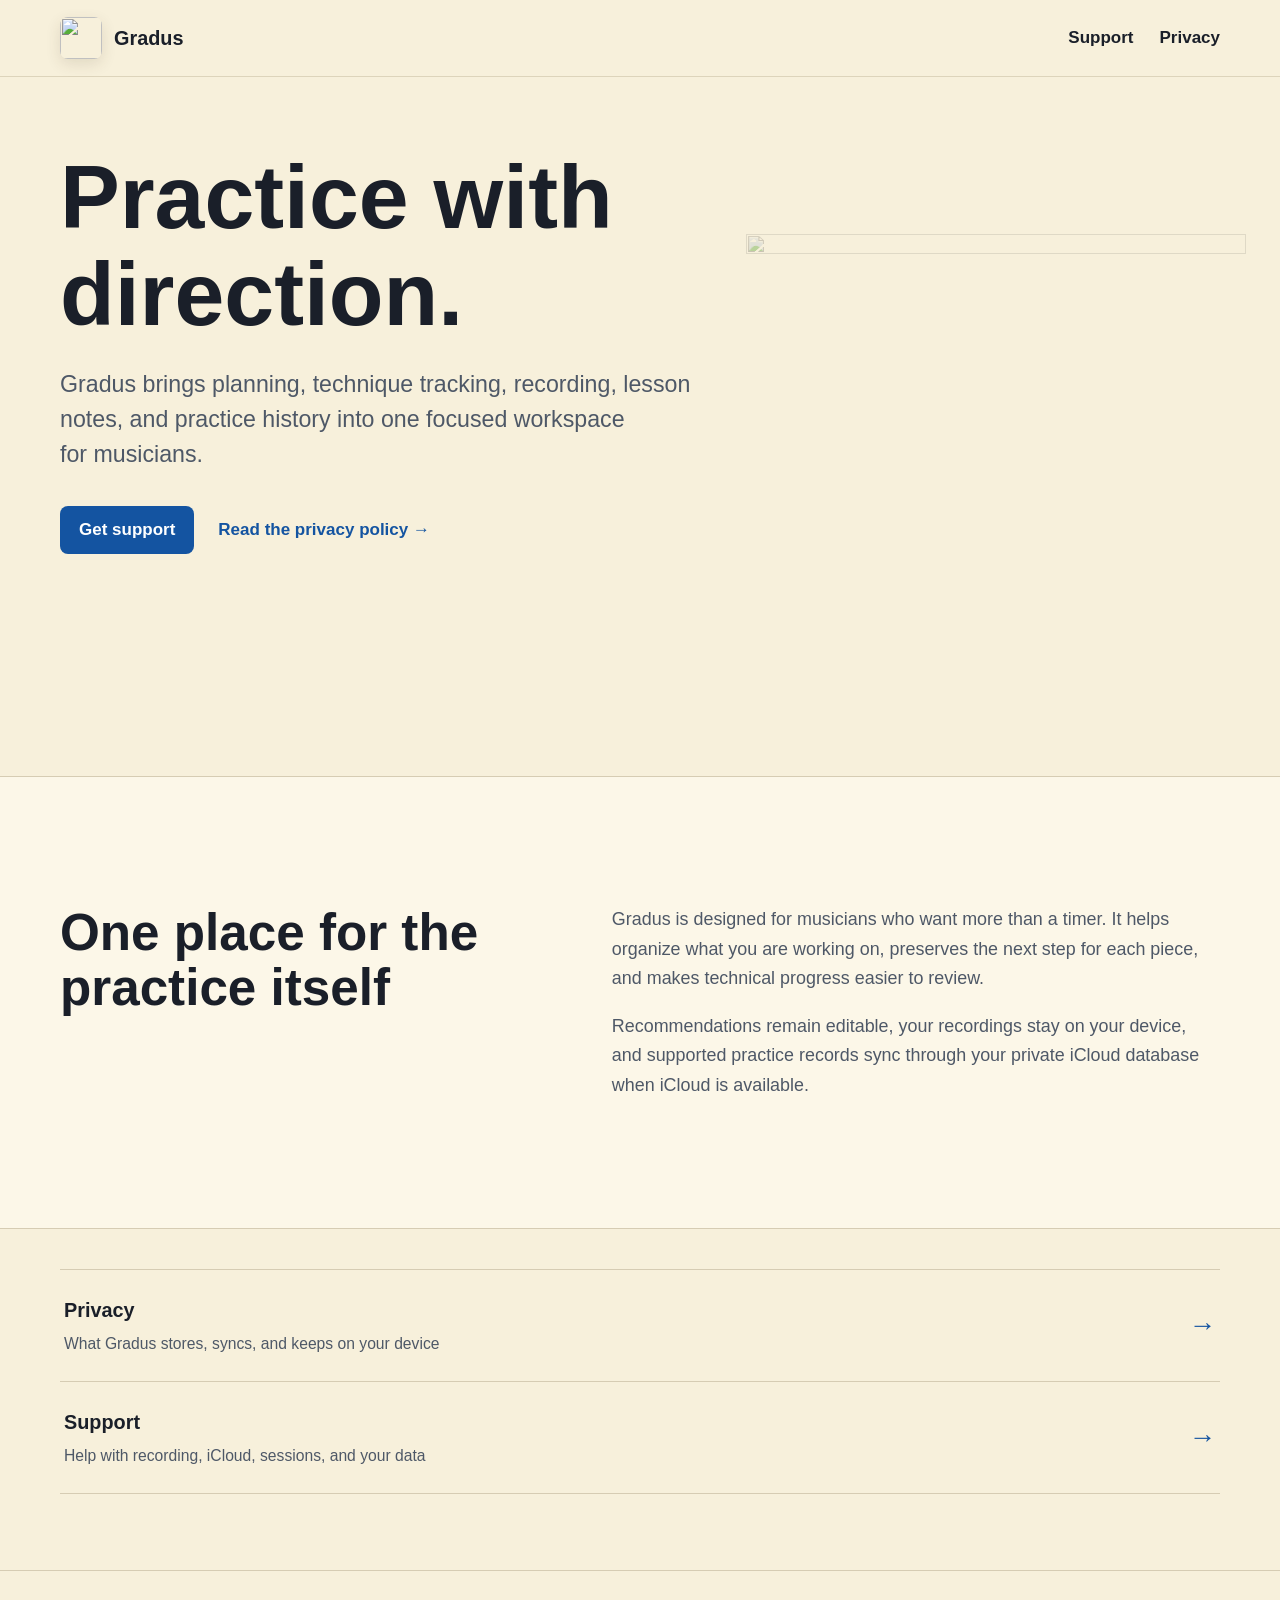
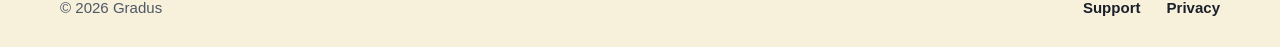
==== index.html @ 7270beb9 "Publish Gradus website: index.html" ====
<!doctype html>
<html lang="en">
  <head>
    <meta charset="utf-8">
    <meta name="viewport" content="width=device-width, initial-scale=1">
    <meta name="description" content="Gradus helps musicians plan practice, track technique and repertoire, and carry useful next steps from one session to the next.">
    <meta name="theme-color" content="#f7f0db" media="(prefers-color-scheme: light)">
    <meta name="theme-color" content="#0f141c" media="(prefers-color-scheme: dark)">
    <meta name="color-scheme" content="light dark">
    <title>Gradus | Practice with direction</title>
    <link rel="icon" href="./assets/gradus-icon-180.png">
    <link rel="apple-touch-icon" href="./assets/gradus-icon-180.png">
    <link rel="stylesheet" href="./assets/styles.css">
    <script src="./assets/site-config.js" defer></script>
    <script src="./assets/site.js" defer></script>
  </head>
  <body>
    <a class="skip-link" href="#main">Skip to content</a>
    <header class="site-header">
      <div class="shell header-inner">
        <a class="wordmark" href="./" aria-label="Gradus home">
          <img src="./assets/gradus-icon-180.png" alt="" width="42" height="42">
          <span>Gradus</span>
        </a>
        <nav class="site-nav" aria-label="Main navigation">
          <a href="./support/">Support</a>
          <a href="./privacy/">Privacy</a>
        </nav>
      </div>
    </header>

    <main id="main">
      <section class="intro">
        <div class="shell intro-layout">
          <div class="intro-copy">
            <h1>Practice with direction.</h1>
            <p class="intro-text">
              Gradus brings planning, technique tracking, recording, lesson
              notes, and practice history into one focused workspace for
              musicians.
            </p>
            <div class="actions" aria-label="Gradus links">
              <a class="button button-primary" href="./support/">Get support</a>
              <a class="button button-secondary" href="#" data-app-store-link hidden>View on the App Store</a>
              <a class="text-link" href="./privacy/">Read the privacy policy <span aria-hidden="true">→</span></a>
            </div>
          </div>

          <div class="identity-mark" aria-hidden="true">
            <img src="./assets/gradus-icon.png" alt="" width="1024" height="1024">
          </div>
        </div>
      </section>

      <section class="purpose" aria-labelledby="purpose-title">
        <div class="shell purpose-layout">
          <div>
            <h2 id="purpose-title">One place for the practice itself</h2>
          </div>
          <div class="purpose-copy">
            <p>
              Gradus is designed for musicians who want more than a timer. It
              helps organize what you are working on, preserves the next step
              for each piece, and makes technical progress easier to review.
            </p>
            <p>
              Recommendations remain editable, your recordings stay on your
              device, and supported practice records sync through your private
              iCloud database when iCloud is available.
            </p>
          </div>
        </div>
      </section>

      <section class="pathways" aria-label="Website destinations">
        <div class="shell pathway-list">
          <a class="pathway" href="./privacy/">
            <span>
              <strong>Privacy</strong>
              <small>What Gradus stores, syncs, and keeps on your device</small>
            </span>
            <span aria-hidden="true">→</span>
          </a>
          <a class="pathway" href="./support/">
            <span>
              <strong>Support</strong>
              <small>Help with recording, iCloud, sessions, and your data</small>
            </span>
            <span aria-hidden="true">→</span>
          </a>
        </div>
      </section>
    </main>

    <footer class="site-footer">
      <div class="shell footer-inner">
        <p>© <span data-current-year></span> Gradus</p>
        <nav aria-label="Footer navigation">
          <a href="./support/">Support</a>
          <a href="./privacy/">Privacy</a>
        </nav>
      </div>
    </footer>
  </body>
</html>
---- assets/styles.css ----
:root {
  color-scheme: light dark;
  --mist: #f7f0db;
  --paper: #fcf7e8;
  --elevated: #fffdf2;
  --ink: #1a1f29;
  --muted: #4e5867;
  --blue: #1454a1;
  --blue-hover: #0f4382;
  --blue-text: #ffffff;
  --pale-blue: #cfdfe8;
  --line: #d6ccb3;
  --sage: #298f78;
  --focus: #ca4b42;
  --shadow: 0 18px 50px rgb(62 51 25 / 0.12);
  --shell: min(1160px, calc(100% - 40px));
  --reading: 760px;
  --radius: 8px;
  --ease-out: cubic-bezier(0.16, 1, 0.3, 1);
}

* {
  box-sizing: border-box;
}

[hidden] {
  display: none !important;
}

html {
  scroll-behavior: smooth;
}

body {
  margin: 0;
  min-width: 320px;
  background: var(--mist);
  color: var(--ink);
  font-family: -apple-system, BlinkMacSystemFont, "SF Pro Text", "Avenir Next", "Segoe UI", sans-serif;
  font-size: 17px;
  line-height: 1.65;
  letter-spacing: 0;
  text-rendering: optimizeLegibility;
}

img {
  display: block;
  max-width: 100%;
}

a {
  color: var(--blue);
  text-underline-offset: 0.18em;
  text-decoration-thickness: 1px;
}

a:hover {
  color: var(--blue-hover);
}

a:focus-visible,
summary:focus-visible {
  outline: 3px solid var(--focus);
  outline-offset: 4px;
  border-radius: 3px;
}

h1,
h2,
h3,
p {
  margin-top: 0;
}

h1,
h2,
h3 {
  line-height: 1.08;
  letter-spacing: 0;
  text-wrap: balance;
}

h1 {
  margin-bottom: 24px;
  font-size: clamp(3rem, 7vw, 5.75rem);
  font-weight: 760;
}

h2 {
  margin-bottom: 20px;
  font-size: clamp(2rem, 4vw, 3.35rem);
  font-weight: 720;
}

p {
  text-wrap: pretty;
}

.shell {
  width: var(--shell);
  margin-inline: auto;
}

.skip-link {
  position: fixed;
  top: 12px;
  left: 12px;
  z-index: 50;
  padding: 10px 14px;
  background: var(--ink);
  color: var(--paper);
  transform: translateY(-150%);
  transition: transform 180ms var(--ease-out);
}

.skip-link:focus {
  color: var(--paper);
  transform: translateY(0);
}

.site-header {
  position: sticky;
  top: 0;
  z-index: 20;
  border-bottom: 1px solid color-mix(in srgb, var(--line) 78%, transparent);
  background: var(--mist);
}

.header-inner,
.footer-inner {
  display: flex;
  align-items: center;
  justify-content: space-between;
  min-height: 76px;
  gap: 24px;
}

.wordmark {
  display: inline-flex;
  min-height: 44px;
  align-items: center;
  gap: 12px;
  color: var(--ink);
  font-size: 1.24rem;
  font-weight: 720;
  text-decoration: none;
}

.wordmark:hover {
  color: var(--blue);
}

.wordmark img {
  border-radius: 8px;
  box-shadow: 0 5px 15px rgb(62 51 25 / 0.12);
}

.site-nav,
.site-footer nav {
  display: flex;
  align-items: center;
  gap: 26px;
}

.site-nav a,
.site-footer a {
  display: inline-flex;
  min-height: 44px;
  align-items: center;
  color: var(--ink);
  font-weight: 620;
  text-decoration: none;
}

.site-nav a:hover,
.site-nav a[aria-current="page"],
.site-footer a:hover {
  color: var(--blue);
}

.intro {
  position: relative;
  min-height: clamp(540px, calc(100svh - 160px), 700px);
  display: block;
  overflow: hidden;
  padding: 0;
  border-bottom: 1px solid var(--line);
}

.intro-layout {
  position: relative;
}

.intro-copy {
  position: relative;
  z-index: 1;
  max-width: min(720px, 62%);
  padding: clamp(56px, 6vw, 72px) 0 52px;
}

.intro-text {
  max-width: 650px;
  margin-bottom: 34px;
  color: var(--muted);
  font-size: clamp(1.18rem, 2.1vw, 1.45rem);
  line-height: 1.52;
}

.actions {
  display: flex;
  align-items: center;
  flex-wrap: wrap;
  gap: 18px 24px;
}

.button {
  display: inline-flex;
  min-height: 48px;
  align-items: center;
  justify-content: center;
  padding: 10px 19px;
  border-radius: var(--radius);
  font-weight: 700;
  text-decoration: none;
  transition: background-color 160ms var(--ease-out), transform 160ms var(--ease-out);
}

.button:hover {
  transform: translateY(-1px);
}

.button-primary {
  background: var(--blue);
  color: var(--blue-text);
}

.button-primary:hover {
  background: var(--blue-hover);
  color: var(--blue-text);
}

.button-secondary {
  border: 1px solid var(--blue);
  background: transparent;
  color: var(--blue);
}

.button-secondary:hover {
  background: color-mix(in srgb, var(--blue) 10%, transparent);
  color: var(--blue-hover);
}

.text-link {
  font-weight: 680;
  text-decoration: none;
}

.text-link span {
  display: inline-block;
  transition: transform 160ms var(--ease-out);
}

.text-link:hover span {
  transform: translateX(3px);
}

.identity-mark {
  position: absolute;
  z-index: 0;
  right: clamp(-28px, -2vw, -8px);
  bottom: clamp(-148px, -10vw, -82px);
  width: min(43vw, 500px);
  pointer-events: none;
  opacity: 0.38;
  mix-blend-mode: multiply;
}

.identity-mark img {
  width: 100%;
  height: auto;
  animation: icon-settle 700ms var(--ease-out) both;
}

@keyframes icon-settle {
  from {
    opacity: 0.7;
    transform: translateY(10px) scale(0.985);
  }
  to {
    opacity: 1;
    transform: translateY(0) scale(1);
  }
}

.purpose {
  padding: clamp(74px, 10vw, 130px) 0;
  background: var(--paper);
  border-bottom: 1px solid var(--line);
}

.purpose-layout {
  display: grid;
  grid-template-columns: minmax(0, 0.85fr) minmax(0, 1.15fr);
  gap: clamp(40px, 8vw, 110px);
}

.purpose-copy {
  max-width: 650px;
  color: var(--muted);
  font-size: 1.12rem;
}

.purpose-copy p:last-child {
  margin-bottom: 0;
}

.pathways {
  padding: 40px 0 76px;
}

.pathway-list {
  border-top: 1px solid var(--line);
}

.pathway {
  display: flex;
  align-items: center;
  justify-content: space-between;
  gap: 30px;
  min-height: 108px;
  padding: 24px 4px;
  border-bottom: 1px solid var(--line);
  color: var(--ink);
  text-decoration: none;
}

.pathway > span:last-child {
  color: var(--blue);
  font-size: 1.7rem;
  transition: transform 180ms var(--ease-out);
}

.pathway:hover {
  color: var(--blue);
}

.pathway:hover > span:last-child {
  transform: translateX(5px);
}

.pathway strong,
.pathway small {
  display: block;
}

.pathway strong {
  margin-bottom: 4px;
  font-size: 1.24rem;
}

.pathway small {
  max-width: 620px;
  color: var(--muted);
  font-size: 0.98rem;
}

.document-page {
  padding: clamp(60px, 9vw, 112px) 0 100px;
}

.document-shell {
  max-width: var(--reading);
}

.document-heading {
  padding-bottom: 44px;
  border-bottom: 1px solid var(--line);
}

.document-heading h1 {
  max-width: 720px;
  font-size: clamp(2.8rem, 7vw, 5.2rem);
}

.document-type,
.effective-date {
  color: var(--muted);
  font-size: 0.95rem;
  font-weight: 680;
}

.document-type {
  margin-bottom: 20px;
  color: var(--blue);
}

.document-summary {
  max-width: 670px;
  margin-bottom: 22px;
  color: var(--muted);
  font-size: 1.2rem;
}

.effective-date {
  margin-bottom: 0;
}

.contents {
  display: flex;
  flex-wrap: wrap;
  gap: 10px 24px;
  padding: 28px 0;
  border-bottom: 1px solid var(--line);
}

.contents a {
  display: inline-flex;
  min-height: 44px;
  align-items: center;
  font-size: 0.94rem;
  font-weight: 650;
  text-decoration: none;
}

.legal-copy {
  padding-top: 14px;
}

.legal-copy section {
  scroll-margin-top: 100px;
  padding: 40px 0;
  border-bottom: 1px solid color-mix(in srgb, var(--line) 70%, transparent);
}

.legal-copy h2,
.support-topics h2,
.contact-section h2 {
  font-size: clamp(1.7rem, 4vw, 2.25rem);
}

.legal-copy p {
  max-width: 70ch;
  color: var(--muted);
}

.legal-copy section > *:last-child {
  margin-bottom: 0;
}

.support-heading .actions {
  margin-top: 30px;
}

.support-topics {
  padding-top: 64px;
}

.support-topics > h2 {
  margin-bottom: 28px;
}

details {
  border-top: 1px solid var(--line);
}

details:last-child {
  border-bottom: 1px solid var(--line);
}

summary {
  display: flex;
  min-height: 76px;
  align-items: center;
  justify-content: space-between;
  gap: 20px;
  padding: 18px 4px;
  cursor: pointer;
  font-size: 1.08rem;
  font-weight: 680;
  list-style: none;
}

summary::-webkit-details-marker {
  display: none;
}

summary span:last-child {
  color: var(--blue);
  font-size: 1.45rem;
  transition: transform 180ms var(--ease-out);
}

details[open] summary span:last-child {
  transform: rotate(45deg);
}

details > div {
  max-width: 68ch;
  padding: 0 38px 22px 4px;
  color: var(--muted);
}

details > div > *:last-child {
  margin-bottom: 0;
}

.contact-section {
  scroll-margin-top: 100px;
  display: grid;
  grid-template-columns: minmax(0, 1.2fr) minmax(220px, 0.8fr);
  align-items: center;
  gap: 44px;
  margin-top: 70px;
  padding: 34px;
  border: 1px solid color-mix(in srgb, var(--blue) 25%, var(--line));
  border-radius: var(--radius);
  background: color-mix(in srgb, var(--pale-blue) 52%, var(--paper));
}

.contact-section p,
.contact-action p {
  margin-bottom: 0;
  color: var(--muted);
}

.contact-action {
  justify-self: end;
  text-align: right;
}

.site-footer {
  border-top: 1px solid var(--line);
  color: var(--muted);
  font-size: 0.94rem;
}

.site-footer p {
  margin-bottom: 0;
}

@media (max-width: 760px) {
  :root {
    --shell: min(100% - 28px, 1160px);
  }

  .header-inner {
    min-height: 68px;
  }

  .wordmark img {
    width: 38px;
    height: 38px;
  }

  .site-nav {
    gap: 18px;
  }

  .intro {
    min-height: 560px;
  }

  .purpose-layout,
  .contact-section {
    grid-template-columns: 1fr;
  }

  .intro-copy {
    max-width: 680px;
  }

  .identity-mark {
    right: -90px;
    bottom: -185px;
    width: min(58vw, 280px);
    opacity: 0.14;
  }

  .purpose-layout {
    gap: 14px;
  }

  .contact-action {
    justify-self: start;
    text-align: left;
  }
}

@media (max-width: 470px) {
  body {
    font-size: 16px;
  }

  .site-nav {
    gap: 16px;
  }

  h1 {
    font-size: clamp(2.7rem, 14vw, 4rem);
  }

  .intro-copy {
    padding-top: 58px;
    padding-bottom: 70px;
  }

  .actions {
    align-items: flex-start;
    flex-direction: column;
  }

  .button {
    width: 100%;
  }

  .footer-inner {
    align-items: flex-start;
    flex-direction: column;
    justify-content: center;
    gap: 8px;
    padding: 18px 0;
  }

  .pathway {
    min-height: 116px;
  }

  .contact-section {
    padding: 24px 20px;
  }
}

@media (prefers-color-scheme: dark) {
  :root {
    --mist: #0f141c;
    --paper: #1a212b;
    --elevated: #222b38;
    --ink: #f0f5fa;
    --muted: #bdc8d5;
    --blue: #78b5fa;
    --blue-hover: #a8cffb;
    --blue-text: #0a141e;
    --pale-blue: #243d59;
    --line: #3b4a5c;
    --sage: #63c7b0;
    --focus: #ff8178;
    --shadow: 0 18px 50px rgb(0 0 0 / 0.32);
  }

  .wordmark img {
    box-shadow: 0 5px 16px rgb(0 0 0 / 0.25);
  }

  .identity-mark {
    display: none;
  }
}

@media (prefers-reduced-motion: reduce) {
  html {
    scroll-behavior: auto;
  }

  *,
  *::before,
  *::after {
    animation-duration: 0.01ms !important;
    animation-iteration-count: 1 !important;
    transition-duration: 0.01ms !important;
  }
}
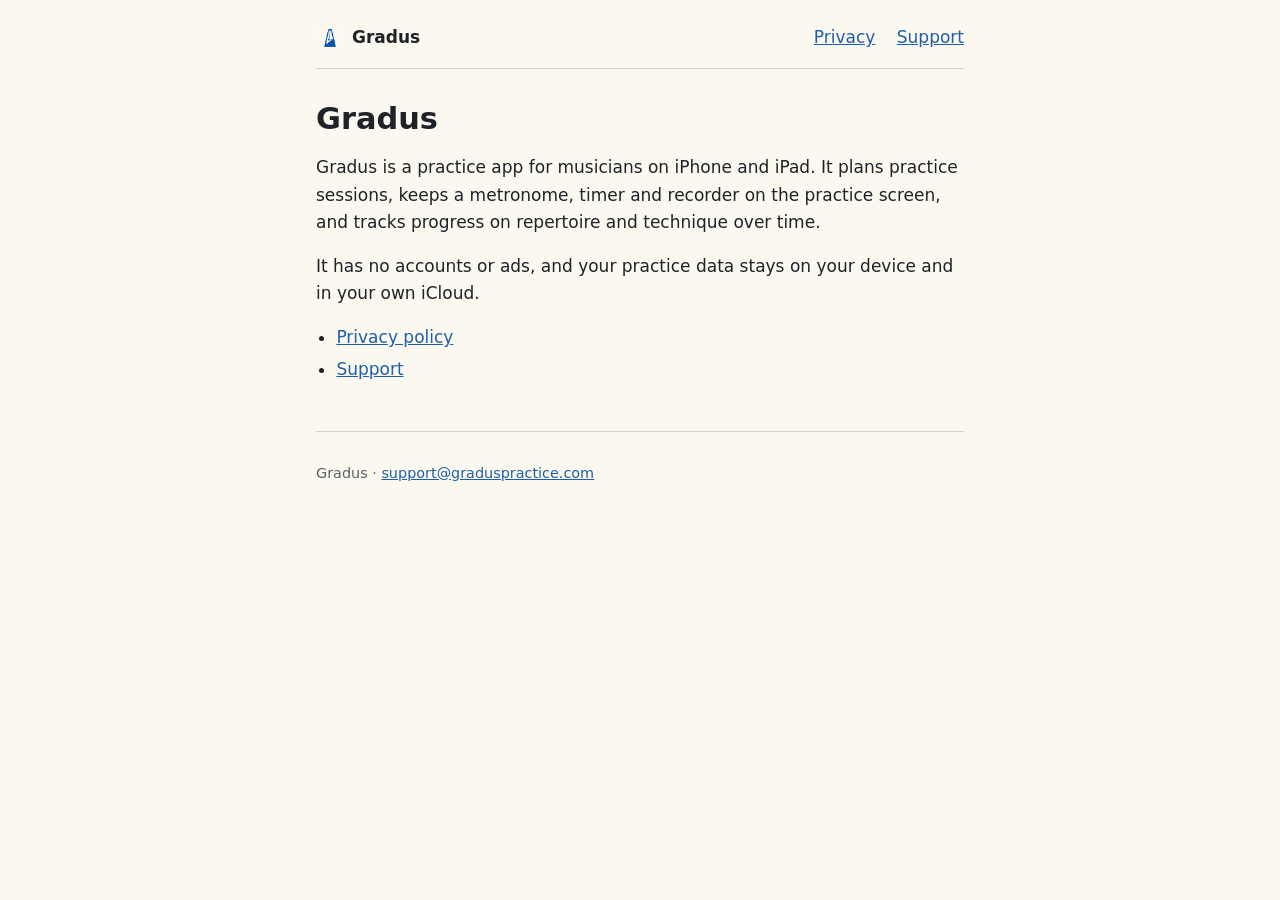
==== commit 76f2591b: "Simplify site and publish accurate 1.0 privacy policy - Plain single-column pages; no scripts, marke" ====
--- a/index.html
+++ b/index.html
@@ -1,105 +1,31 @@
 <!doctype html>
 <html lang="en">
-  <head>
-    <meta charset="utf-8">
-    <meta name="viewport" content="width=device-width, initial-scale=1">
-    <meta name="description" content="Gradus helps musicians plan practice, track technique and repertoire, and carry useful next steps from one session to the next.">
-    <meta name="theme-color" content="#f7f0db" media="(prefers-color-scheme: light)">
-    <meta name="theme-color" content="#0f141c" media="(prefers-color-scheme: dark)">
-    <meta name="color-scheme" content="light dark">
-    <title>Gradus | Practice with direction</title>
-    <link rel="icon" href="./assets/gradus-icon-180.png">
-    <link rel="apple-touch-icon" href="./assets/gradus-icon-180.png">
-    <link rel="stylesheet" href="./assets/styles.css">
-    <script src="./assets/site-config.js" defer></script>
-    <script src="./assets/site.js" defer></script>
-  </head>
-  <body>
-    <a class="skip-link" href="#main">Skip to content</a>
-    <header class="site-header">
-      <div class="shell header-inner">
-        <a class="wordmark" href="./" aria-label="Gradus home">
-          <img src="./assets/gradus-icon-180.png" alt="" width="42" height="42">
-          <span>Gradus</span>
-        </a>
-        <nav class="site-nav" aria-label="Main navigation">
-          <a href="./support/">Support</a>
-          <a href="./privacy/">Privacy</a>
-        </nav>
-      </div>
-    </header>
-
-    <main id="main">
-      <section class="intro">
-        <div class="shell intro-layout">
-          <div class="intro-copy">
-            <h1>Practice with direction.</h1>
-            <p class="intro-text">
-              Gradus brings planning, technique tracking, recording, lesson
-              notes, and practice history into one focused workspace for
-              musicians.
-            </p>
-            <div class="actions" aria-label="Gradus links">
-              <a class="button button-primary" href="./support/">Get support</a>
-              <a class="button button-secondary" href="#" data-app-store-link hidden>View on the App Store</a>
-              <a class="text-link" href="./privacy/">Read the privacy policy <span aria-hidden="true">→</span></a>
-            </div>
-          </div>
-
-          <div class="identity-mark" aria-hidden="true">
-            <img src="./assets/gradus-icon.png" alt="" width="1024" height="1024">
-          </div>
-        </div>
-      </section>
-
-      <section class="purpose" aria-labelledby="purpose-title">
-        <div class="shell purpose-layout">
-          <div>
-            <h2 id="purpose-title">One place for the practice itself</h2>
-          </div>
-          <div class="purpose-copy">
-            <p>
-              Gradus is designed for musicians who want more than a timer. It
-              helps organize what you are working on, preserves the next step
-              for each piece, and makes technical progress easier to review.
-            </p>
-            <p>
-              Recommendations remain editable, your recordings stay on your
-              device, and supported practice records sync through your private
-              iCloud database when iCloud is available.
-            </p>
-          </div>
-        </div>
-      </section>
-
-      <section class="pathways" aria-label="Website destinations">
-        <div class="shell pathway-list">
-          <a class="pathway" href="./privacy/">
-            <span>
-              <strong>Privacy</strong>
-              <small>What Gradus stores, syncs, and keeps on your device</small>
-            </span>
-            <span aria-hidden="true">→</span>
-          </a>
-          <a class="pathway" href="./support/">
-            <span>
-              <strong>Support</strong>
-              <small>Help with recording, iCloud, sessions, and your data</small>
-            </span>
-            <span aria-hidden="true">→</span>
-          </a>
-        </div>
-      </section>
-    </main>
-
-    <footer class="site-footer">
-      <div class="shell footer-inner">
-        <p>© <span data-current-year></span> Gradus</p>
-        <nav aria-label="Footer navigation">
-          <a href="./support/">Support</a>
-          <a href="./privacy/">Privacy</a>
-        </nav>
-      </div>
-    </footer>
-  </body>
+<head>
+<meta charset="utf-8">
+<meta name="viewport" content="width=device-width, initial-scale=1">
+<meta name="description" content="Gradus is a practice app for musicians on iPhone and iPad.">
+<meta name="color-scheme" content="light dark">
+<title>Gradus</title>
+<link rel="icon" href="/assets/gradus-icon-180.png">
+<link rel="apple-touch-icon" href="/assets/gradus-icon-180.png">
+<link rel="stylesheet" href="/assets/styles.css">
+</head>
+<body>
+<header>
+<a class="name" href="/"><img src="/assets/gradus-icon-180.png" alt="" width="28" height="28">Gradus</a>
+<nav><a href="/privacy/">Privacy</a> <a href="/support/">Support</a></nav>
+</header>
+<main>
+<h1>Gradus</h1>
+<p>Gradus is a practice app for musicians on iPhone and iPad. It plans practice sessions, keeps a metronome, timer and recorder on the practice screen, and tracks progress on repertoire and technique over time.</p>
+<p>It has no accounts or ads, and your practice data stays on your device and in your own iCloud.</p>
+<ul>
+<li><a href="/privacy/">Privacy policy</a></li>
+<li><a href="/support/">Support</a></li>
+</ul>
+</main>
+<footer>
+<p>Gradus · <a href="mailto:support@graduspractice.com">support@graduspractice.com</a></p>
+</footer>
+</body>
 </html>
--- a/assets/styles.css
+++ b/assets/styles.css
@@ -1,671 +1,57 @@
 :root {
-  color-scheme: light dark;
-  --mist: #f7f0db;
-  --paper: #fcf7e8;
-  --elevated: #fffdf2;
-  --ink: #1a1f29;
-  --muted: #4e5867;
-  --blue: #1454a1;
-  --blue-hover: #0f4382;
-  --blue-text: #ffffff;
-  --pale-blue: #cfdfe8;
-  --line: #d6ccb3;
-  --sage: #298f78;
-  --focus: #ca4b42;
-  --shadow: 0 18px 50px rgb(62 51 25 / 0.12);
-  --shell: min(1160px, calc(100% - 40px));
-  --reading: 760px;
-  --radius: 8px;
-  --ease-out: cubic-bezier(0.16, 1, 0.3, 1);
+  --text: #1f2328;
+  --muted: #5b6168;
+  --link: #1f5fa8;
+  --line: #d9d4c7;
+  --bg: #fbf8f0;
 }
-
-* {
-  box-sizing: border-box;
+@media (prefers-color-scheme: dark) {
+  :root {
+    --text: #e8e6e1;
+    --muted: #a3a8ae;
+    --link: #8cb8f0;
+    --line: #333a44;
+    --bg: #14181e;
+  }
 }
-
-[hidden] {
-  display: none !important;
+* { box-sizing: border-box; }
+body {
+  margin: 0 auto;
+  max-width: 680px;
+  padding: 24px 16px 48px;
+  background: var(--bg);
+  color: var(--text);
+  font: 17px/1.6 -apple-system, BlinkMacSystemFont, "Segoe UI", system-ui, sans-serif;
 }
-
-html {
-  scroll-behavior: smooth;
-}
-
-body {
-  margin: 0;
-  min-width: 320px;
-  background: var(--mist);
-  color: var(--ink);
-  font-family: -apple-system, BlinkMacSystemFont, "SF Pro Text", "Avenir Next", "Segoe UI", sans-serif;
-  font-size: 17px;
-  line-height: 1.65;
-  letter-spacing: 0;
-  text-rendering: optimizeLegibility;
-}
-
-img {
-  display: block;
-  max-width: 100%;
-}
-
-a {
-  color: var(--blue);
-  text-underline-offset: 0.18em;
-  text-decoration-thickness: 1px;
-}
-
-a:hover {
-  color: var(--blue-hover);
-}
-
-a:focus-visible,
-summary:focus-visible {
-  outline: 3px solid var(--focus);
-  outline-offset: 4px;
-  border-radius: 3px;
-}
-
-h1,
-h2,
-h3,
-p {
-  margin-top: 0;
-}
-
-h1,
-h2,
-h3 {
-  line-height: 1.08;
-  letter-spacing: 0;
-  text-wrap: balance;
-}
-
-h1 {
-  margin-bottom: 24px;
-  font-size: clamp(3rem, 7vw, 5.75rem);
-  font-weight: 760;
-}
-
-h2 {
-  margin-bottom: 20px;
-  font-size: clamp(2rem, 4vw, 3.35rem);
-  font-weight: 720;
-}
-
-p {
-  text-wrap: pretty;
-}
-
-.shell {
-  width: var(--shell);
-  margin-inline: auto;
-}
-
-.skip-link {
-  position: fixed;
-  top: 12px;
-  left: 12px;
-  z-index: 50;
-  padding: 10px 14px;
-  background: var(--ink);
-  color: var(--paper);
-  transform: translateY(-150%);
-  transition: transform 180ms var(--ease-out);
-}
-
-.skip-link:focus {
-  color: var(--paper);
-  transform: translateY(0);
-}
-
-.site-header {
-  position: sticky;
-  top: 0;
-  z-index: 20;
-  border-bottom: 1px solid color-mix(in srgb, var(--line) 78%, transparent);
-  background: var(--mist);
-}
-
-.header-inner,
-.footer-inner {
+a { color: var(--link); }
+header {
   display: flex;
   align-items: center;
   justify-content: space-between;
-  min-height: 76px;
-  gap: 24px;
+  flex-wrap: wrap;
+  gap: 8px;
+  padding-bottom: 16px;
+  border-bottom: 1px solid var(--line);
 }
-
-.wordmark {
-  display: inline-flex;
-  min-height: 44px;
+header .name {
+  display: flex;
   align-items: center;
-  gap: 12px;
-  color: var(--ink);
-  font-size: 1.24rem;
-  font-weight: 720;
+  gap: 8px;
+  color: var(--text);
+  font-weight: 600;
   text-decoration: none;
 }
-
-.wordmark:hover {
-  color: var(--blue);
-}
-
-.wordmark img {
-  border-radius: 8px;
-  box-shadow: 0 5px 15px rgb(62 51 25 / 0.12);
-}
-
-.site-nav,
-.site-footer nav {
-  display: flex;
-  align-items: center;
-  gap: 26px;
-}
-
-.site-nav a,
-.site-footer a {
-  display: inline-flex;
-  min-height: 44px;
-  align-items: center;
-  color: var(--ink);
-  font-weight: 620;
-  text-decoration: none;
-}
-
-.site-nav a:hover,
-.site-nav a[aria-current="page"],
-.site-footer a:hover {
-  color: var(--blue);
-}
-
-.intro {
-  position: relative;
-  min-height: clamp(540px, calc(100svh - 160px), 700px);
-  display: block;
-  overflow: hidden;
-  padding: 0;
-  border-bottom: 1px solid var(--line);
-}
-
-.intro-layout {
-  position: relative;
-}
-
-.intro-copy {
-  position: relative;
-  z-index: 1;
-  max-width: min(720px, 62%);
-  padding: clamp(56px, 6vw, 72px) 0 52px;
-}
-
-.intro-text {
-  max-width: 650px;
-  margin-bottom: 34px;
-  color: var(--muted);
-  font-size: clamp(1.18rem, 2.1vw, 1.45rem);
-  line-height: 1.52;
-}
-
-.actions {
-  display: flex;
-  align-items: center;
-  flex-wrap: wrap;
-  gap: 18px 24px;
-}
-
-.button {
-  display: inline-flex;
-  min-height: 48px;
-  align-items: center;
-  justify-content: center;
-  padding: 10px 19px;
-  border-radius: var(--radius);
-  font-weight: 700;
-  text-decoration: none;
-  transition: background-color 160ms var(--ease-out), transform 160ms var(--ease-out);
-}
-
-.button:hover {
-  transform: translateY(-1px);
-}
-
-.button-primary {
-  background: var(--blue);
-  color: var(--blue-text);
-}
-
-.button-primary:hover {
-  background: var(--blue-hover);
-  color: var(--blue-text);
-}
-
-.button-secondary {
-  border: 1px solid var(--blue);
-  background: transparent;
-  color: var(--blue);
-}
-
-.button-secondary:hover {
-  background: color-mix(in srgb, var(--blue) 10%, transparent);
-  color: var(--blue-hover);
-}
-
-.text-link {
-  font-weight: 680;
-  text-decoration: none;
-}
-
-.text-link span {
-  display: inline-block;
-  transition: transform 160ms var(--ease-out);
-}
-
-.text-link:hover span {
-  transform: translateX(3px);
-}
-
-.identity-mark {
-  position: absolute;
-  z-index: 0;
-  right: clamp(-28px, -2vw, -8px);
-  bottom: clamp(-148px, -10vw, -82px);
-  width: min(43vw, 500px);
-  pointer-events: none;
-  opacity: 0.38;
-  mix-blend-mode: multiply;
-}
-
-.identity-mark img {
-  width: 100%;
-  height: auto;
-  animation: icon-settle 700ms var(--ease-out) both;
-}
-
-@keyframes icon-settle {
-  from {
-    opacity: 0.7;
-    transform: translateY(10px) scale(0.985);
-  }
-  to {
-    opacity: 1;
-    transform: translateY(0) scale(1);
-  }
-}
-
-.purpose {
-  padding: clamp(74px, 10vw, 130px) 0;
-  background: var(--paper);
-  border-bottom: 1px solid var(--line);
-}
-
-.purpose-layout {
-  display: grid;
-  grid-template-columns: minmax(0, 0.85fr) minmax(0, 1.15fr);
-  gap: clamp(40px, 8vw, 110px);
-}
-
-.purpose-copy {
-  max-width: 650px;
-  color: var(--muted);
-  font-size: 1.12rem;
-}
-
-.purpose-copy p:last-child {
-  margin-bottom: 0;
-}
-
-.pathways {
-  padding: 40px 0 76px;
-}
-
-.pathway-list {
-  border-top: 1px solid var(--line);
-}
-
-.pathway {
-  display: flex;
-  align-items: center;
-  justify-content: space-between;
-  gap: 30px;
-  min-height: 108px;
-  padding: 24px 4px;
-  border-bottom: 1px solid var(--line);
-  color: var(--ink);
-  text-decoration: none;
-}
-
-.pathway > span:last-child {
-  color: var(--blue);
-  font-size: 1.7rem;
-  transition: transform 180ms var(--ease-out);
-}
-
-.pathway:hover {
-  color: var(--blue);
-}
-
-.pathway:hover > span:last-child {
-  transform: translateX(5px);
-}
-
-.pathway strong,
-.pathway small {
-  display: block;
-}
-
-.pathway strong {
-  margin-bottom: 4px;
-  font-size: 1.24rem;
-}
-
-.pathway small {
-  max-width: 620px;
-  color: var(--muted);
-  font-size: 0.98rem;
-}
-
-.document-page {
-  padding: clamp(60px, 9vw, 112px) 0 100px;
-}
-
-.document-shell {
-  max-width: var(--reading);
-}
-
-.document-heading {
-  padding-bottom: 44px;
-  border-bottom: 1px solid var(--line);
-}
-
-.document-heading h1 {
-  max-width: 720px;
-  font-size: clamp(2.8rem, 7vw, 5.2rem);
-}
-
-.document-type,
-.effective-date {
-  color: var(--muted);
-  font-size: 0.95rem;
-  font-weight: 680;
-}
-
-.document-type {
-  margin-bottom: 20px;
-  color: var(--blue);
-}
-
-.document-summary {
-  max-width: 670px;
-  margin-bottom: 22px;
-  color: var(--muted);
-  font-size: 1.2rem;
-}
-
-.effective-date {
-  margin-bottom: 0;
-}
-
-.contents {
-  display: flex;
-  flex-wrap: wrap;
-  gap: 10px 24px;
-  padding: 28px 0;
-  border-bottom: 1px solid var(--line);
-}
-
-.contents a {
-  display: inline-flex;
-  min-height: 44px;
-  align-items: center;
-  font-size: 0.94rem;
-  font-weight: 650;
-  text-decoration: none;
-}
-
-.legal-copy {
-  padding-top: 14px;
-}
-
-.legal-copy section {
-  scroll-margin-top: 100px;
-  padding: 40px 0;
-  border-bottom: 1px solid color-mix(in srgb, var(--line) 70%, transparent);
-}
-
-.legal-copy h2,
-.support-topics h2,
-.contact-section h2 {
-  font-size: clamp(1.7rem, 4vw, 2.25rem);
-}
-
-.legal-copy p {
-  max-width: 70ch;
-  color: var(--muted);
-}
-
-.legal-copy section > *:last-child {
-  margin-bottom: 0;
-}
-
-.support-heading .actions {
-  margin-top: 30px;
-}
-
-.support-topics {
-  padding-top: 64px;
-}
-
-.support-topics > h2 {
-  margin-bottom: 28px;
-}
-
-details {
-  border-top: 1px solid var(--line);
-}
-
-details:last-child {
-  border-bottom: 1px solid var(--line);
-}
-
-summary {
-  display: flex;
-  min-height: 76px;
-  align-items: center;
-  justify-content: space-between;
-  gap: 20px;
-  padding: 18px 4px;
-  cursor: pointer;
-  font-size: 1.08rem;
-  font-weight: 680;
-  list-style: none;
-}
-
-summary::-webkit-details-marker {
-  display: none;
-}
-
-summary span:last-child {
-  color: var(--blue);
-  font-size: 1.45rem;
-  transition: transform 180ms var(--ease-out);
-}
-
-details[open] summary span:last-child {
-  transform: rotate(45deg);
-}
-
-details > div {
-  max-width: 68ch;
-  padding: 0 38px 22px 4px;
-  color: var(--muted);
-}
-
-details > div > *:last-child {
-  margin-bottom: 0;
-}
-
-.contact-section {
-  scroll-margin-top: 100px;
-  display: grid;
-  grid-template-columns: minmax(0, 1.2fr) minmax(220px, 0.8fr);
-  align-items: center;
-  gap: 44px;
-  margin-top: 70px;
-  padding: 34px;
-  border: 1px solid color-mix(in srgb, var(--blue) 25%, var(--line));
-  border-radius: var(--radius);
-  background: color-mix(in srgb, var(--pale-blue) 52%, var(--paper));
-}
-
-.contact-section p,
-.contact-action p {
-  margin-bottom: 0;
-  color: var(--muted);
-}
-
-.contact-action {
-  justify-self: end;
-  text-align: right;
-}
-
-.site-footer {
+header img { border-radius: 6px; }
+nav a { margin-left: 16px; }
+h1 { font-size: 1.9rem; line-height: 1.2; margin: 32px 0 12px; }
+h2 { font-size: 1.2rem; margin: 32px 0 8px; }
+.meta { color: var(--muted); margin-top: 0; }
+ul { padding-left: 1.2em; }
+li { margin: 4px 0; }
+footer {
+  margin-top: 48px;
+  padding-top: 16px;
   border-top: 1px solid var(--line);
   color: var(--muted);
-  font-size: 0.94rem;
+  font-size: 0.9rem;
 }
-
-.site-footer p {
-  margin-bottom: 0;
-}
-
-@media (max-width: 760px) {
-  :root {
-    --shell: min(100% - 28px, 1160px);
-  }
-
-  .header-inner {
-    min-height: 68px;
-  }
-
-  .wordmark img {
-    width: 38px;
-    height: 38px;
-  }
-
-  .site-nav {
-    gap: 18px;
-  }
-
-  .intro {
-    min-height: 560px;
-  }
-
-  .purpose-layout,
-  .contact-section {
-    grid-template-columns: 1fr;
-  }
-
-  .intro-copy {
-    max-width: 680px;
-  }
-
-  .identity-mark {
-    right: -90px;
-    bottom: -185px;
-    width: min(58vw, 280px);
-    opacity: 0.14;
-  }
-
-  .purpose-layout {
-    gap: 14px;
-  }
-
-  .contact-action {
-    justify-self: start;
-    text-align: left;
-  }
-}
-
-@media (max-width: 470px) {
-  body {
-    font-size: 16px;
-  }
-
-  .site-nav {
-    gap: 16px;
-  }
-
-  h1 {
-    font-size: clamp(2.7rem, 14vw, 4rem);
-  }
-
-  .intro-copy {
-    padding-top: 58px;
-    padding-bottom: 70px;
-  }
-
-  .actions {
-    align-items: flex-start;
-    flex-direction: column;
-  }
-
-  .button {
-    width: 100%;
-  }
-
-  .footer-inner {
-    align-items: flex-start;
-    flex-direction: column;
-    justify-content: center;
-    gap: 8px;
-    padding: 18px 0;
-  }
-
-  .pathway {
-    min-height: 116px;
-  }
-
-  .contact-section {
-    padding: 24px 20px;
-  }
-}
-
-@media (prefers-color-scheme: dark) {
-  :root {
-    --mist: #0f141c;
-    --paper: #1a212b;
-    --elevated: #222b38;
-    --ink: #f0f5fa;
-    --muted: #bdc8d5;
-    --blue: #78b5fa;
-    --blue-hover: #a8cffb;
-    --blue-text: #0a141e;
-    --pale-blue: #243d59;
-    --line: #3b4a5c;
-    --sage: #63c7b0;
-    --focus: #ff8178;
-    --shadow: 0 18px 50px rgb(0 0 0 / 0.32);
-  }
-
-  .wordmark img {
-    box-shadow: 0 5px 16px rgb(0 0 0 / 0.25);
-  }
-
-  .identity-mark {
-    display: none;
-  }
-}
-
-@media (prefers-reduced-motion: reduce) {
-  html {
-    scroll-behavior: auto;
-  }
-
-  *,
-  *::before,
-  *::after {
-    animation-duration: 0.01ms !important;
-    animation-iteration-count: 1 !important;
-    transition-duration: 0.01ms !important;
-  }
-}
